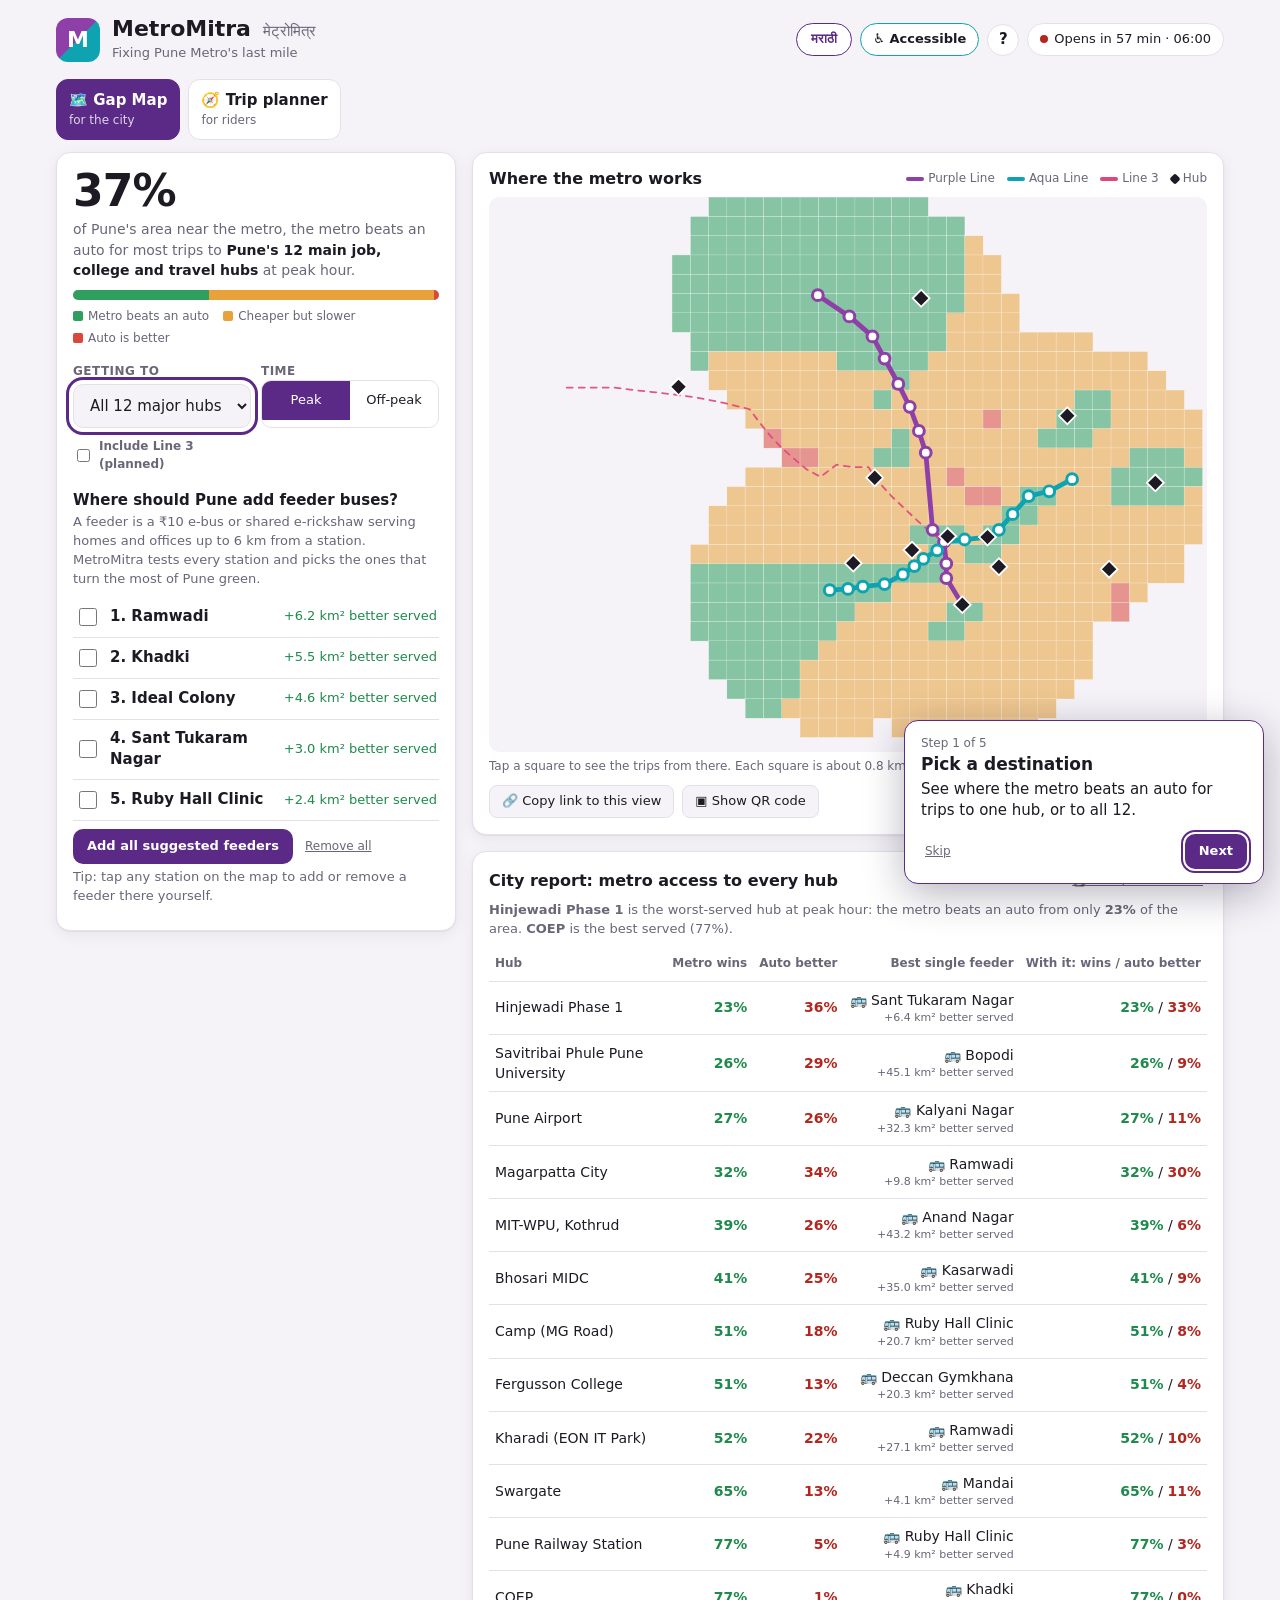
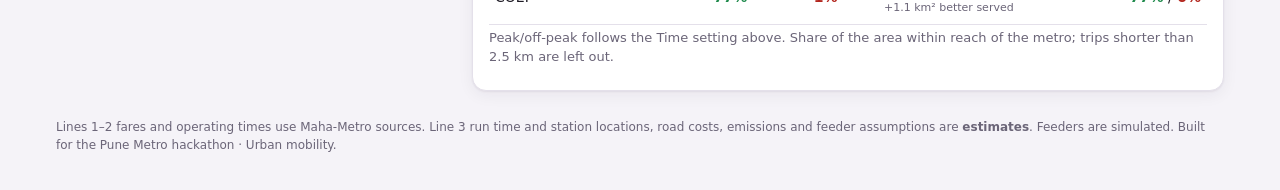
==== index.html @ c409bf71 "Add shareable Gap Map links with QR codes and a first-visit guide - Share any view: hub, peak/off-pe" ====
<!doctype html>
<html lang="en">
<head>
  <meta charset="utf-8">
  <meta name="viewport" content="width=device-width, initial-scale=1">
  <title>MetroMitra · Pune Metro gap map and trip planner</title>
  <meta name="description" content="See where Pune Metro beats an auto and where it fails, simulate feeder buses that fix the last mile, and plan any trip door to door.">
  <meta name="theme-color" content="#5b2a86">
  <link rel="manifest" href="manifest.webmanifest">
  <link rel="icon" href="icons/icon.svg" type="image/svg+xml">
  <link rel="apple-touch-icon" href="icons/icon-192.png">
  <link rel="stylesheet" href="css/style.css">
</head>
<body>
  <header class="top">
    <div class="brand">
      <span class="logo" aria-hidden="true">M</span>
      <div>
        <h1 data-i18n-html="brand">MetroMitra <span class="mr" lang="mr">मेट्रोमित्र</span></h1>
        <p class="tagline" data-i18n="tagline">Fixing Pune Metro's last mile</p>
      </div>
    </div>
    <div class="top-right">
      <button type="button" id="lang-toggle" class="lang-btn" data-i18n="lang.switch" data-i18n-attr="aria-label:lang.switchLabel" aria-label="मराठीत पाहा">मराठी</button>
      <button type="button" id="access-toggle" class="access-btn" aria-pressed="false" data-i18n="access.toggle" data-i18n-attr="aria-label:access.toggleAria">♿ Accessible</button>
      <button type="button" id="guide-btn" class="help-btn" aria-label="Show the guide" data-i18n-attr="aria-label:guide.open;title:guide.open">?</button>
      <div id="service" class="service" role="status"></div>
    </div>
  </header>

  <nav class="tabs" role="tablist" aria-label="Views" data-i18n-attr="aria-label:nav.label">
    <button type="button" role="tab" id="tab-gap" data-view="gap" aria-controls="view-gap" data-i18n-html="tab.gap">🗺️ Gap Map <small>for the city</small></button>
    <button type="button" role="tab" id="tab-plan" data-view="plan" aria-controls="view-plan" data-i18n-html="tab.plan">🧭 Trip planner <small>for riders</small></button>
  </nav>

  <main class="layout gap-layout" id="view-gap" role="tabpanel" aria-labelledby="tab-gap" hidden>
    <section class="panel gap-side" aria-label="Gap Map controls" data-i18n-attr="aria-label:gap.controls">
      <div class="headline">
        <p class="big"><b id="gap-pct">–</b><span id="gap-after"></span></p>
        <p id="gap-caption" class="caption" data-i18n="gap.working">Working out where the metro works…</p>
        <p id="gap-planned-delta" class="note" hidden></p>
        <div class="bar" id="gap-bar" aria-hidden="true"><i class="good"></i><i class="mixed"></i><i class="poor"></i></div>
        <ul class="key">
          <li><i class="good"></i><span data-i18n="gap.keyGood">Metro beats an auto</span></li>
          <li><i class="mixed"></i><span data-i18n="gap.keyMixed">Cheaper but slower</span></li>
          <li><i class="poor"></i><span data-i18n="gap.keyPoor">Auto is better</span></li>
        </ul>
      </div>

      <div class="options">
        <div class="field small">
          <label for="gap-hub" data-i18n="gap.hub">Getting to</label>
          <select id="gap-hub"></select>
        </div>
        <fieldset class="field small">
          <legend data-i18n="gap.time">Time</legend>
          <div class="seg" role="radiogroup">
            <label><input type="radio" name="gap-time" value="peak" checked><span data-i18n="gap.peak">Peak</span></label>
            <label><input type="radio" name="gap-time" value="off"><span data-i18n="gap.off">Off-peak</span></label>
          </div>
        </fieldset>
        <div class="field small planned-toggle">
          <label><input type="checkbox" id="include-line3"> <span data-i18n="gap.includeLine3">Include Line 3 (planned)</span></label>
        </div>
      </div>

      <h3 data-i18n="gap.feedersTitle">Where should Pune add feeder buses?</h3>
      <p class="note" id="feeder-note"></p>
      <ol id="recs" class="recs"><li class="muted" data-i18n="gap.calculating">Calculating…</li></ol>
      <div class="rec-actions">
        <button type="button" id="apply-all" class="primary small-btn" data-i18n="gap.applyAll">Add all suggested feeders</button>
        <button type="button" id="reset-feeders" class="link-btn" data-i18n="gap.removeAll">Remove all</button>
      </div>
      <p class="note" data-i18n="gap.tip">Tip: tap any station on the map to add or remove a feeder there yourself.</p>

      <div id="cell-info" class="cell-info" hidden></div>
    </section>

    <section class="panel gap-map-panel" aria-label="Gap Map of Pune" data-i18n-attr="aria-label:gap.mapLabel">
      <div class="map-head">
        <h2 id="gap-title" data-i18n="gap.mapTitle">Where the metro works</h2>
        <div class="legend" id="gap-legend"></div>
      </div>
      <svg id="gap-map" role="img" aria-label="Map of Pune coloured by whether the metro beats an auto" data-i18n-attr="aria-label:gap.mapAria"></svg>
      <p class="hint" id="gap-hint"></p>
      <div class="share-row">
        <button type="button" id="gap-copy" class="share" data-i18n="share.link">🔗 Copy link to this view</button>
        <button type="button" id="gap-qr" class="share" data-i18n="share.qr">▣ Show QR code</button>
      </div>
    </section>

    <section class="panel report" id="report" aria-label="City report" data-i18n-attr="aria-label:rep.label">
      <div class="map-head">
        <h2 data-i18n="rep.title">City report: metro access to every hub</h2>
        <button type="button" id="print-report" class="link-btn" data-i18n="rep.print">🖨️ Print / save as PDF</button>
      </div>
      <p class="note" id="report-lead" data-i18n="rep.ranking">Ranking hubs…</p>
      <table class="compare report-table">
        <thead><tr><th data-i18n="rep.hub">Hub</th><th data-i18n="rep.wins">Metro wins</th><th data-i18n="rep.poor">Auto better</th><th data-i18n="rep.feeder">Best single feeder</th><th data-i18n="rep.after">With it: wins / auto better</th></tr></thead>
        <tbody id="report-body"></tbody>
      </table>
      <p class="note" id="report-note"></p>
    </section>
  </main>

  <main class="layout" id="view-plan" role="tabpanel" aria-labelledby="tab-plan" hidden>
    <section class="panel planner" aria-label="Plan a trip" data-i18n-attr="aria-label:plan.label">
      <form id="plan-form" autocomplete="off">
        <div class="field">
          <label for="from" data-i18n="plan.from">From</label>
          <div class="input-row">
            <input id="from" list="places" placeholder="Station, college, landmark… (मराठीतही)" data-i18n-attr="placeholder:plan.fromPh" required>
            <button type="button" id="locate" class="icon-btn" title="Use my location" aria-label="Use my location" data-i18n-attr="title:plan.locate;aria-label:plan.locate">◎</button>
          </div>
        </div>
        <button type="button" id="swap" class="swap" title="Swap from and to" aria-label="Swap from and to" data-i18n-attr="title:plan.swap;aria-label:plan.swap">⇅</button>
        <div class="field">
          <label for="to" data-i18n="plan.to">To</label>
          <input id="to" list="places" placeholder="Where are you going?" data-i18n-attr="placeholder:plan.toPh" required>
        </div>
        <datalist id="places"></datalist>

        <div class="options">
          <div class="field small">
            <label for="when" data-i18n="plan.when">Leaving at</label>
            <input id="when" type="time">
          </div>
          <div class="field small">
            <label for="pass" data-i18n="plan.ticket">Ticket</label>
            <select id="pass"></select>
          </div>
          <fieldset class="field small mile">
            <legend data-i18n="plan.mile">First &amp; last mile</legend>
            <div class="seg" role="radiogroup">
              <label><input type="radio" name="mile" value="auto" checked><span data-i18n="plan.mileAuto">🛺 Auto</span></label>
              <label><input type="radio" name="mile" value="cycle"><span data-i18n="plan.mileCycle">🚲 Cycle</span></label>
              <label><input type="radio" name="mile" value="walk"><span data-i18n="plan.mileWalk">🚶 Walk</span></label>
            </div>
          </fieldset>
        </div>

        <button type="submit" class="primary" data-i18n="plan.submit">Plan my trip</button>
        <p id="error" class="error" role="alert" hidden></p>
      </form>

      <div class="quick">
        <span data-i18n="plan.try">Try:</span>
        <button type="button" data-from="MIT-WPU, Kothrud" data-to="Pune Airport" data-i18n="plan.try1">MIT-WPU → Airport</button>
        <button type="button" data-from="PCMC" data-to="Swargate" data-i18n="plan.try2">PCMC → Swargate</button>
        <button type="button" data-from="Hinjewadi Phase 1" data-to="Koregaon Park" data-i18n="plan.try3">Hinjewadi → KP</button>
      </div>
    </section>

    <section id="results" class="panel results" aria-live="polite" hidden></section>

    <section class="panel map-panel" aria-label="Pune Metro map" data-i18n-attr="aria-label:map.label">
      <div class="map-head">
        <h2 data-i18n="map.title">Network</h2>
        <div class="legend" id="legend"></div>
      </div>
      <svg id="map" role="img" aria-label="Map of Pune Metro Purple and Aqua lines" data-i18n-attr="aria-label:map.aria"></svg>
      <p class="hint" data-i18n="map.hint">Tap a station to plan from it, then tap another to plan to it.</p>
    </section>

    <section id="savings" class="panel savings" aria-label="My metro savings" data-i18n-attr="aria-label:sav.title">
      <div class="map-head">
        <h2 data-i18n="sav.title">My metro savings</h2>
        <button type="button" id="clear-trips" class="link-btn" data-i18n="sav.clear" hidden>Clear</button>
      </div>
      <div id="savings-body"></div>
    </section>
  </main>

  <footer class="foot">
    <p data-i18n-html="footer">Fares, timings, coordinates and road costs are <strong>estimates</strong> for planning, not official Maha-Metro data.
       Feeders are a simulation. Built for the Pune Metro hackathon · Urban mobility.</p>
  </footer>

  <script src="js/data.js"></script>
  <script src="js/i18n.js"></script>
  <script src="js/planner.js"></script>
  <script src="js/savings.js"></script>
  <script src="js/gapmap.js"></script>
  <script src="js/vendor/qrcode.js"></script>
  <script src="js/share.js"></script>
  <script src="js/app.js"></script>
  <script src="js/savings-card.js"></script>
  <script src="js/guide.js"></script>
  <script src="js/gap-ui.js"></script>
</body>
</html>
---- css/style.css ----
/* MetroMitra — styles. Mobile first; two columns from 900px. */
:root {
  --bg: #f5f3f8;
  --panel: #ffffff;
  --ink: #1d1a24;
  --muted: #6b6578;
  --line: #e4e0ea;
  --brand: #5b2a86;
  --brand-ink: #ffffff;
  --purple: #8e3fa8;
  --aqua: #0fa3b1;
  --good: #1f8a4c;
  --good-bg: #e6f5ec;
  --warn: #9a6200;
  --warn-bg: #fff4dc;
  --bad: #b3261e;
  --bad-bg: #fde8e6;
  --shadow: 0 1px 2px rgba(30, 20, 50, .06), 0 4px 16px rgba(30, 20, 50, .06);
  --radius: 14px;
  --heat-good: #2f9e5f;
  --heat-mixed: #e9a23b;
  --heat-poor: #d9483b;
  color-scheme: light;
}
@media (prefers-color-scheme: dark) {
  :root {
    --bg: #14121a;
    --panel: #1e1b26;
    --ink: #ece8f3;
    --muted: #a29bb1;
    --line: #322d3d;
    --brand: #a874d6;
    --brand-ink: #14121a;
    --purple: #b56ad0;
    --aqua: #2cc3d0;
    --good: #5fd08f;
    --good-bg: #173324;
    --warn: #f0b54a;
    --warn-bg: #3a2c10;
    --bad: #ff8a80;
    --bad-bg: #3d1a18;
    --shadow: none;
    --heat-good: #3fbf78;
    --heat-mixed: #f0b54a;
    --heat-poor: #f06459;
    color-scheme: dark;
  }
}

* { box-sizing: border-box; }
[hidden] { display: none !important; }
html { -webkit-text-size-adjust: 100%; }
html.accessible { --access-tap-size: 44px; }
html.accessible body { font-size: 18px; }
body {
  margin: 0;
  background: var(--bg);
  color: var(--ink);
  font: 15px/1.45 system-ui, -apple-system, "Segoe UI", Roboto, "Noto Sans", "Noto Sans Devanagari",
        "Nirmala UI", "Kohinoor Devanagari", sans-serif;
}
button, input, select { font: inherit; color: inherit; }
h1, h2, h3 { margin: 0; line-height: 1.2; }

/* ---------- header ---------- */
.top {
  display: flex; flex-wrap: wrap; gap: 12px; align-items: center; justify-content: space-between;
  padding: 16px; max-width: 1200px; margin: 0 auto;
}
.brand { display: flex; gap: 12px; align-items: center; }
.logo {
  width: 44px; height: 44px; border-radius: 12px; display: grid; place-items: center;
  background: linear-gradient(135deg, var(--purple) 0 50%, var(--aqua) 50% 100%);
  color: #fff; font-weight: 800; font-size: 22px;
}
.brand h1 { font-size: 22px; }
.mr { font-weight: 500; font-size: 15px; color: var(--muted); margin-left: 4px; }
.tagline { margin: 2px 0 0; color: var(--muted); font-size: 13px; }
.top-right { display: flex; flex-wrap: wrap; gap: 8px; align-items: center; }
.lang-btn {
  border: 1px solid var(--brand); color: var(--brand); background: var(--panel); border-radius: 999px;
  padding: 6px 14px; font-size: 13px; font-weight: 700; cursor: pointer;
}
.lang-btn:hover { background: var(--brand); color: var(--brand-ink); }
.help-btn {
  width: 32px; height: 32px; border-radius: 50%; border: 1px solid var(--line); background: var(--panel);
  color: var(--ink); font-weight: 800; cursor: pointer;
}
.help-btn:hover { border-color: var(--brand); color: var(--brand); }
.access-btn {
  border: 1px solid var(--aqua); color: var(--ink); background: var(--panel); border-radius: 999px;
  padding: 6px 12px; font-size: 13px; font-weight: 700; cursor: pointer;
}
.access-btn[aria-pressed="true"] { background: var(--brand); color: var(--brand-ink); }
.service {
  font-size: 13px; padding: 6px 12px; border-radius: 999px; background: var(--panel);
  border: 1px solid var(--line);
}
.service .dot { display: inline-block; width: 8px; height: 8px; border-radius: 50%; margin-right: 6px; background: var(--good); }
.service.closed .dot { background: var(--bad); }

/* ---------- tabs ---------- */
.tabs { display: flex; gap: 8px; max-width: 1200px; margin: 0 auto; padding: 0 16px 12px; }
.tabs button {
  flex: 1 1 0; min-width: 0; border: 1px solid var(--line); background: var(--panel); border-radius: 12px;
  padding: 10px 12px; cursor: pointer; font-weight: 700; text-align: left;
}
.tabs button small { display: block; font-weight: 400; color: var(--muted); font-size: 12px; }
.tabs button[aria-selected="true"] { background: var(--brand); color: var(--brand-ink); border-color: var(--brand); }
.tabs button[aria-selected="true"] small { color: inherit; opacity: .8; }
@media (min-width: 900px) { .tabs button { flex: 0 0 auto; } }

/* ---------- layout ---------- */
.layout {
  display: grid; gap: 16px; padding: 0 16px 16px; max-width: 1200px; margin: 0 auto;
  grid-template-columns: minmax(0, 1fr);
}
@media (min-width: 900px) {
  .layout { grid-template-columns: minmax(0, 420px) minmax(0, 1fr); align-items: start; }
  .planner { grid-column: 1; grid-row: 1; }
  .results { grid-column: 1; grid-row: 2; }
  .savings { grid-column: 1; grid-row: 3; }
  .map-panel { grid-column: 2; grid-row: 1 / span 3; position: sticky; top: 16px; }
  .gap-layout { grid-template-columns: minmax(0, 400px) minmax(0, 1fr); }
  .gap-side { grid-column: 1; grid-row: 1 / span 2; }
  .gap-map-panel { grid-column: 2; grid-row: 1; }
  .report { grid-column: 2; grid-row: 2; }
}
.panel {
  background: var(--panel); border: 1px solid var(--line); border-radius: var(--radius);
  box-shadow: var(--shadow); padding: 16px; min-width: 0;
}

/* ---------- form ---------- */
#plan-form { position: relative; display: grid; gap: 10px; }
.field { display: grid; gap: 4px; border: 0; padding: 0; margin: 0; min-width: 0; }
.field label, .field legend { font-size: 12px; font-weight: 600; color: var(--muted); text-transform: uppercase; letter-spacing: .04em; padding: 0; }
.input-row { display: flex; gap: 8px; }
input[list], input[type=time], select {
  width: 100%; min-width: 0; padding: 11px 12px; border-radius: 10px; border: 1px solid var(--line);
  background: var(--bg);
}
input:focus-visible, button:focus-visible { outline: 2px solid var(--brand); outline-offset: 2px; }
html.accessible :focus-visible { outline: 3px solid var(--brand); outline-offset: 3px; }
.icon-btn {
  flex: none; width: 44px; border-radius: 10px; border: 1px solid var(--line); background: var(--bg);
  cursor: pointer; font-size: 18px;
}
.swap {
  position: absolute; right: 6px; top: 64px; z-index: 1; width: 32px; height: 32px; border-radius: 50%;
  border: 1px solid var(--line); background: var(--panel); cursor: pointer; font-size: 16px; line-height: 1;
}
.options { display: grid; grid-template-columns: minmax(0, 1fr) minmax(0, 1fr); gap: 10px; }
.options .mile { grid-column: 1 / -1; }
.seg { display: flex; border: 1px solid var(--line); border-radius: 10px; overflow: hidden; }
.seg label { flex: 1; text-transform: none; letter-spacing: 0; font-weight: 500; color: var(--ink); font-size: 13px; }
.seg input { position: absolute; opacity: 0; pointer-events: none; }
.seg span { display: block; text-align: center; padding: 10px 2px; cursor: pointer; white-space: nowrap; }
.seg input:checked + span { background: var(--brand); color: var(--brand-ink); }
.seg input:focus-visible + span { outline: 2px solid var(--brand); outline-offset: -2px; }
.primary {
  border: 0; border-radius: 10px; padding: 13px; background: var(--brand); color: var(--brand-ink);
  font-weight: 700; cursor: pointer;
}
.primary:hover { filter: brightness(1.08); }
.error { margin: 0; color: var(--bad); font-size: 13px; }
.quick { display: flex; flex-wrap: wrap; gap: 6px; align-items: center; margin-top: 12px; font-size: 12px; color: var(--muted); }
.quick button {
  border: 1px solid var(--line); background: var(--bg); border-radius: 999px; padding: 4px 10px;
  cursor: pointer; font-size: 12px;
}

/* ---------- results ---------- */
.summary { display: grid; grid-template-columns: repeat(3, minmax(0, 1fr)); gap: 8px; margin-bottom: 12px; }
.stat { background: var(--bg); border-radius: 10px; padding: 10px; text-align: center; }
.stat b { display: block; font-size: 20px; }
.stat small { color: var(--muted); font-size: 12px; }

.verdict { border-radius: 10px; padding: 10px 12px; margin-bottom: 14px; font-size: 14px; }
.verdict.metro { background: var(--good-bg); color: var(--good); }
.verdict.tradeoff, .verdict.notyet { background: var(--warn-bg); color: var(--warn); }
.verdict.road, .verdict.closed { background: var(--bad-bg); color: var(--bad); }

.steps { list-style: none; margin: 0 0 14px; padding: 0; }
.step { display: grid; grid-template-columns: 28px minmax(0, 1fr) auto; gap: 10px; padding: 8px 0; position: relative; }
.step::before {
  content: ""; position: absolute; left: 13px; top: 30px; bottom: -8px; width: 2px; background: var(--line);
}
.step:last-child::before { display: none; }
.step .ico {
  width: 28px; height: 28px; border-radius: 50%; display: grid; place-items: center; font-size: 14px;
  background: var(--bg); border: 2px solid var(--line); position: relative; z-index: 1;
}
.step.ride .ico { color: #fff; border-color: transparent; font-size: 11px; font-weight: 700; }
.step .what { min-width: 0; }
.step .what b { display: block; }
.step .what small { color: var(--muted); display: block; overflow-wrap: anywhere; }
.step .when { font-size: 13px; color: var(--muted); text-align: right; white-space: nowrap; }
.chip { display: inline-block; color: #fff; border-radius: 6px; padding: 0 6px; font-size: 12px; font-weight: 700; }

.compare { width: 100%; border-collapse: collapse; font-size: 14px; }
.compare th, .compare td { padding: 8px 6px; text-align: right; border-bottom: 1px solid var(--line); }
.compare th:first-child, .compare td:first-child { text-align: left; }
.compare td + td { white-space: nowrap; }
.compare th { font-size: 12px; color: var(--muted); font-weight: 600; }
.compare tr.best td { font-weight: 700; }
.results h3 { font-size: 14px; margin: 16px 0 6px; color: var(--muted); text-transform: uppercase; letter-spacing: .04em; }
.alt { font-size: 13px; color: var(--muted); margin: 4px 0; }
.actions { display: flex; flex-wrap: wrap; gap: 8px; margin-top: 12px; }
.took { border: 0; background: var(--good); color: var(--panel); border-radius: 8px; padding: 6px 12px; cursor: pointer; font-size: 13px; font-weight: 600; }
.took:disabled { opacity: .6; cursor: default; }
.share { border: 1px solid var(--line); background: var(--bg); border-radius: 8px; padding: 6px 12px; cursor: pointer; font-size: 13px; }

/* ---------- map ---------- */
.map-head { display: flex; flex-wrap: wrap; gap: 8px; justify-content: space-between; align-items: center; margin-bottom: 8px; }
.map-head h2 { font-size: 16px; }
.legend { display: flex; gap: 12px; font-size: 12px; color: var(--muted); }
.legend i { display: inline-block; width: 18px; height: 4px; border-radius: 2px; vertical-align: middle; margin-right: 4px; }
#map { width: 100%; height: auto; display: block; touch-action: manipulation; }
#map .track { fill: none; stroke-width: 6; stroke-linecap: round; stroke-linejoin: round; }
#map.has-route .track { opacity: .25; }
#map .route { fill: none; stroke-width: 9; stroke-linecap: round; stroke-linejoin: round; }
#map .stn { fill: var(--panel); stroke-width: 3; cursor: pointer; }
#map .stn:hover { stroke-width: 5; }
#map .stn.xchg { stroke: var(--ink); }
#map .stn.sel { fill: var(--ink); }
#map .lbl { font-size: 11px; fill: var(--ink); paint-order: stroke; stroke: var(--panel); stroke-width: 3px; pointer-events: none; }
@media (max-width: 600px) { #map .lbl { font-size: 17px; stroke-width: 4px; } }
html.accessible #map .lbl, html.accessible #gap-map .lbl { font-size: 20px; stroke-width: 5px; }
#map .pin { stroke: var(--panel); stroke-width: 2; }
#map .mile { fill: none; stroke: var(--ink); stroke-width: 2; stroke-dasharray: 4 4; opacity: .7; }
.hint { margin: 6px 0 0; font-size: 12px; color: var(--muted); }

/* ---------- savings ---------- */
.link-btn { border: 0; background: none; color: var(--muted); text-decoration: underline; cursor: pointer; font-size: 12px; padding: 4px; }
.savings .summary { margin-bottom: 8px; }
.savings .empty { margin: 0; color: var(--muted); font-size: 13px; }
.trip-log { list-style: none; margin: 0; padding: 0; font-size: 13px; }
.trip-log li { display: flex; justify-content: space-between; gap: 8px; padding: 6px 0; border-bottom: 1px solid var(--line); }
.trip-log li:last-child { border-bottom: 0; }
.trip-log span:first-child { min-width: 0; overflow-wrap: anywhere; }
.trip-log .gain { color: var(--good); white-space: nowrap; }
.trip-log .loss { color: var(--muted); white-space: nowrap; }

/* ---------- gap map ---------- */
.headline .big { margin: 0; font-size: 44px; line-height: 1; letter-spacing: -.02em; }
.headline .big .arrow { color: var(--muted); font-size: 28px; }
.headline .big .after { color: var(--good); }
.headline .caption { margin: 6px 0 10px; color: var(--muted); font-size: 14px; }
.headline .caption b { color: var(--ink); }
.bar { display: flex; height: 10px; border-radius: 5px; overflow: hidden; background: var(--line); }
.bar i { display: block; height: 100%; transition: width .4s; }
.bar .good, .key .good { background: var(--heat-good); }
.bar .mixed, .key .mixed { background: var(--heat-mixed); }
.bar .poor, .key .poor { background: var(--heat-poor); }
.key { list-style: none; display: flex; flex-wrap: wrap; gap: 4px 14px; padding: 0; margin: 8px 0 16px; font-size: 12px; color: var(--muted); }
.key i { display: inline-block; width: 10px; height: 10px; border-radius: 2px; margin-right: 5px; vertical-align: -1px; }
.gap-side h3 { font-size: 15px; margin: 18px 0 4px; }
.note { margin: 4px 0 8px; font-size: 13px; color: var(--muted); }
.muted { color: var(--muted); }
.recs { list-style: none; margin: 8px 0; padding: 0; }
.recs li { border-bottom: 1px solid var(--line); }
.recs li.muted { padding: 8px 0; font-size: 13px; border: 0; }
.recs label { display: flex; align-items: center; gap: 10px; padding: 8px 2px; cursor: pointer; }
.recs input { width: 18px; height: 18px; accent-color: var(--brand); flex: none; }
.rec-name { flex: 1; min-width: 0; font-weight: 600; }
.rec-gain { color: var(--good); font-size: 13px; white-space: nowrap; }
.rec-actions { display: flex; flex-wrap: wrap; align-items: center; gap: 8px; margin-top: 8px; }
.small-btn { padding: 8px 14px; font-size: 13px; }
.small-label { width: 100%; font-size: 12px; color: var(--muted); }
.rec-actions select { flex: 1 1 160px; min-width: 0; padding: 8px 10px; border-radius: 10px; border: 1px solid var(--line); background: var(--bg); }
.cell-info { margin-top: 16px; border-top: 2px solid var(--line); padding-top: 8px; }
.cell-head { display: flex; justify-content: space-between; align-items: center; gap: 8px; }
.cell-head h3 { margin: 6px 0; }
.cell-table td small { display: block; color: var(--muted); font-weight: 400; font-size: 11px; overflow-wrap: anywhere; }
.cell-table td:nth-child(2) { text-align: center; }

#gap-map { width: 100%; height: auto; display: block; touch-action: manipulation; background: var(--bg); border-radius: 10px; }
#gap-map .cell { opacity: .55; cursor: pointer; stroke: var(--panel); stroke-width: .4; }
#gap-map .cell:hover { opacity: .85; }
#gap-map .cell.good { fill: var(--heat-good); }
#gap-map .cell.mixed { fill: var(--heat-mixed); }
#gap-map .cell.poor { fill: var(--heat-poor); }
#gap-map .cell.none { fill: var(--line); }
#gap-map .cell.sel { opacity: 1; stroke: var(--ink); stroke-width: 2; }
#gap-map .track { fill: none; stroke-width: 4; stroke-linecap: round; stroke-linejoin: round; pointer-events: none; }
#gap-map .planned-track { stroke-width: 1.5; stroke-dasharray: 5 5; opacity: .9; }
#gap-map .stn { fill: var(--panel); stroke-width: 2.5; cursor: pointer; }
#gap-map .stn:hover { stroke-width: 4; }
#gap-map .stn.feeder { fill: var(--good); stroke: var(--panel); }
#gap-map .catch { fill: var(--good); fill-opacity: .07; stroke: var(--good); stroke-dasharray: 4 4; stroke-width: 1.5; pointer-events: none; }
#gap-map .hub { fill: var(--ink); stroke: var(--panel); stroke-width: 1.5; }
#gap-map .lbl { font-size: 11px; fill: var(--ink); paint-order: stroke; stroke: var(--bg); stroke-width: 3px; pointer-events: none; }
#gap-map .hub-lbl { font-weight: 600; }
#gap-map .feeder-lbl { fill: var(--good); font-weight: 700; }
@media (max-width: 600px) { #gap-map .lbl { font-size: 15px; } }
@media (max-width: 899px) { .gap-map-panel { order: -1; } }
.report-table td:nth-child(n+2), .report-table th:nth-child(n+2) { white-space: nowrap; }
.report-table .pct { font-weight: 700; }
.report-table .good { color: var(--good); }
.report-table .poor { color: var(--bad); }
.report-table td small { display: block; color: var(--muted); font-size: 11px; font-weight: 400; }
.report { overflow-x: auto; }

/* ---------- sharing and the guide ---------- */
.share-row { display: flex; flex-wrap: wrap; gap: 8px; margin-top: 10px; }
dialog.qr-dialog {
  border: 1px solid var(--line); border-radius: var(--radius); padding: 20px; background: var(--panel); color: var(--ink);
  width: min(420px, calc(100vw - 32px)); text-align: center;
}
dialog.qr-dialog::backdrop { background: rgba(10, 8, 16, .65); }
dialog.qr-dialog h2 { font-size: 18px; }
.qr-code svg { display: block; width: min(320px, 72vw); height: auto; margin: 14px auto; border-radius: 8px; }
.qr-url { margin: 0 0 14px; font-size: 12px; color: var(--muted); overflow-wrap: anywhere; }
.qr-actions { display: flex; flex-wrap: wrap; gap: 8px; justify-content: center; }
.guide {
  position: fixed; z-index: 50; right: 16px; bottom: 16px; width: min(360px, calc(100vw - 32px));
  background: var(--panel); border: 1px solid var(--brand); border-radius: var(--radius);
  box-shadow: 0 10px 40px rgba(20, 10, 40, .3); padding: 14px 16px;
}
.guide h3 { margin: 2px 0 4px; font-size: 17px; }
.guide p { margin: 0; }
.guide-step { font-size: 12px; color: var(--muted); }
.guide-actions { display: flex; align-items: center; gap: 8px; margin-top: 12px; }
.guide-actions .spacer { flex: 1; }
.guide-focus { outline: 3px solid var(--brand) !important; outline-offset: 4px; border-radius: 10px; }
@media (max-width: 600px) { .guide { left: 12px; right: 12px; bottom: 12px; width: auto; } }

@media print {
  body { background: #fff; }
  .guide, .help-btn, .share-row, dialog, .tabs, .gap-side .options, .gap-side h3, .gap-side .note, .recs, .rec-actions, .cell-info,
  #view-plan, .service, #print-report, .hint, .foot { display: none !important; }
  .layout { display: block; padding: 0; }
  .panel { box-shadow: none; border: 0; break-inside: avoid; padding: 8px 0; }
  .gap-map-panel { position: static; }
  #gap-map { max-width: 520px; margin: 0 auto; }
}

html.accessible button { min-height: var(--access-tap-size); }
html.accessible select, html.accessible input:not([type="radio"]):not([type="checkbox"]) { min-height: var(--access-tap-size); }
html.accessible input[type="radio"], html.accessible input[type="checkbox"] { width: var(--access-tap-size); height: var(--access-tap-size); }
html.accessible .seg label { min-height: var(--access-tap-size); }
html.accessible .seg span { min-height: var(--access-tap-size); display: grid; place-items: center; }
html.accessible .recs label { min-height: var(--access-tap-size); }
html.accessible .planned-toggle label { min-height: var(--access-tap-size); }
html.accessible .field label, html.accessible .field legend, html.accessible .service,
html.accessible .hint, html.accessible .foot, html.accessible .note, html.accessible .key,
html.accessible .legend, html.accessible .stat small, html.accessible .step .when,
html.accessible .chip, html.accessible .error, html.accessible .alt, html.accessible .quick,
html.accessible .quick button, html.accessible .compare, html.accessible .compare th,
html.accessible .small-btn, html.accessible .link-btn, html.accessible .trip-log,
html.accessible .savings .empty, html.accessible .cell-table td small,
html.accessible .report-table td small { font-size: 15px; }
html.accessible .results h3, html.accessible .gap-side h3 { font-size: 17px; }
html.accessible #map .stn:focus-visible, html.accessible #gap-map .stn:focus-visible { stroke: var(--brand); stroke-width: 6; }

@media (prefers-reduced-motion: reduce) {
  html { scroll-behavior: auto; }
  .bar i { transition: none; }
}
.hub-key { width: 8px !important; height: 8px !important; transform: rotate(45deg); background: var(--ink); }
.planned-toggle { display: flex; align-items: center; }
.planned-toggle label { display: flex; align-items: center; gap: 6px; text-transform: none; letter-spacing: 0; cursor: pointer; }
.planned-toggle input { accent-color: #e0457b; }
.savings-card-controls { display: grid; justify-items: start; gap: 10px; margin: 16px 0; }
.savings-card-preview { width: min(100%, 420px); }
.savings-card-preview img { display: block; width: 100%; height: auto; border-radius: 12px; box-shadow: 0 4px 18px #241a2b24; }

.foot { max-width: 1200px; margin: 0 auto; padding: 0 16px 24px; font-size: 12px; color: var(--muted); }
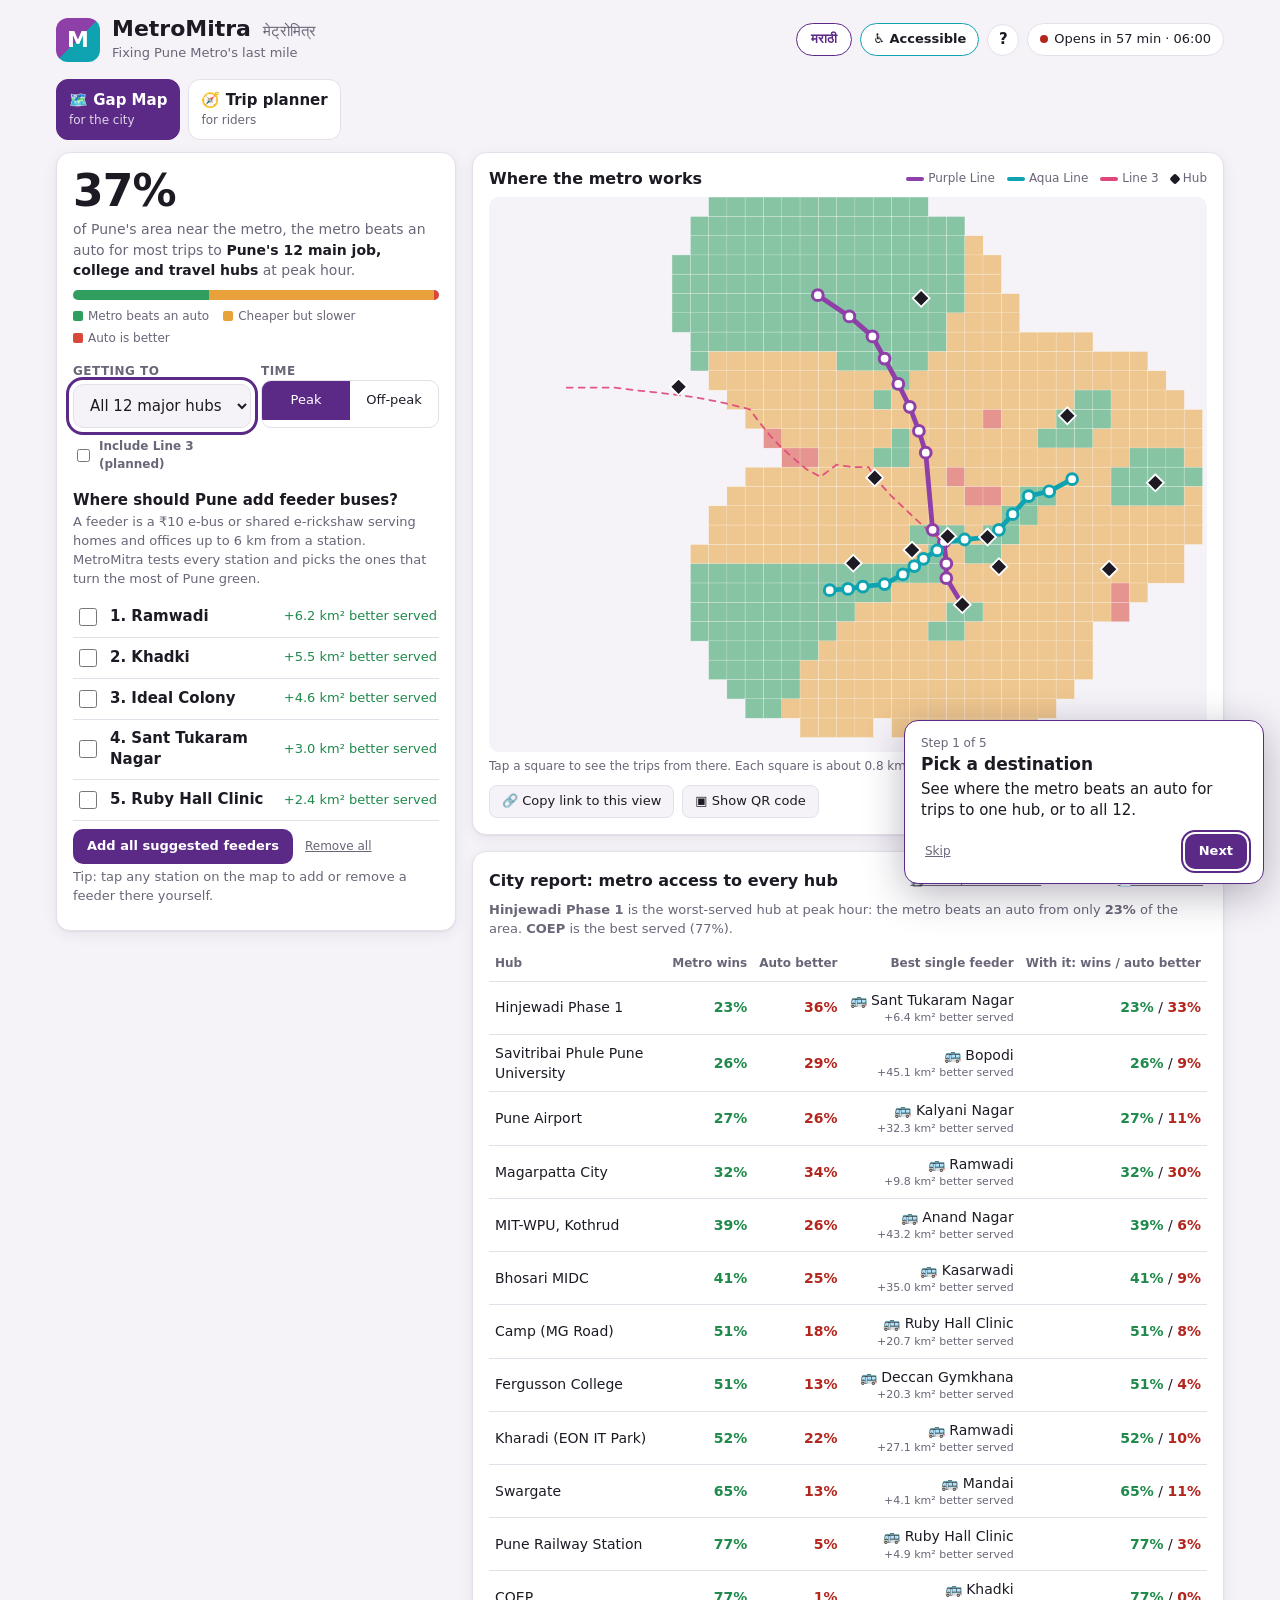
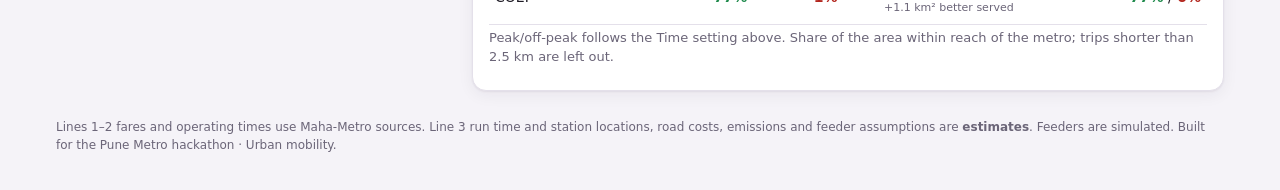
==== commit 51f896c6: "Add live bilingual pitch sheet" ====
--- a/index.html
+++ b/index.html
@@ -93,6 +93,7 @@
       <div class="map-head">
         <h2 data-i18n="rep.title">City report: metro access to every hub</h2>
         <button type="button" id="print-report" class="link-btn" data-i18n="rep.print">🖨️ Print / save as PDF</button>
+        <a class="link-btn" href="pitch.html" data-i18n="pitch.link">📄 Pitch sheet</a>
       </div>
       <p class="note" id="report-lead" data-i18n="rep.ranking">Ranking hubs…</p>
       <table class="compare report-table">
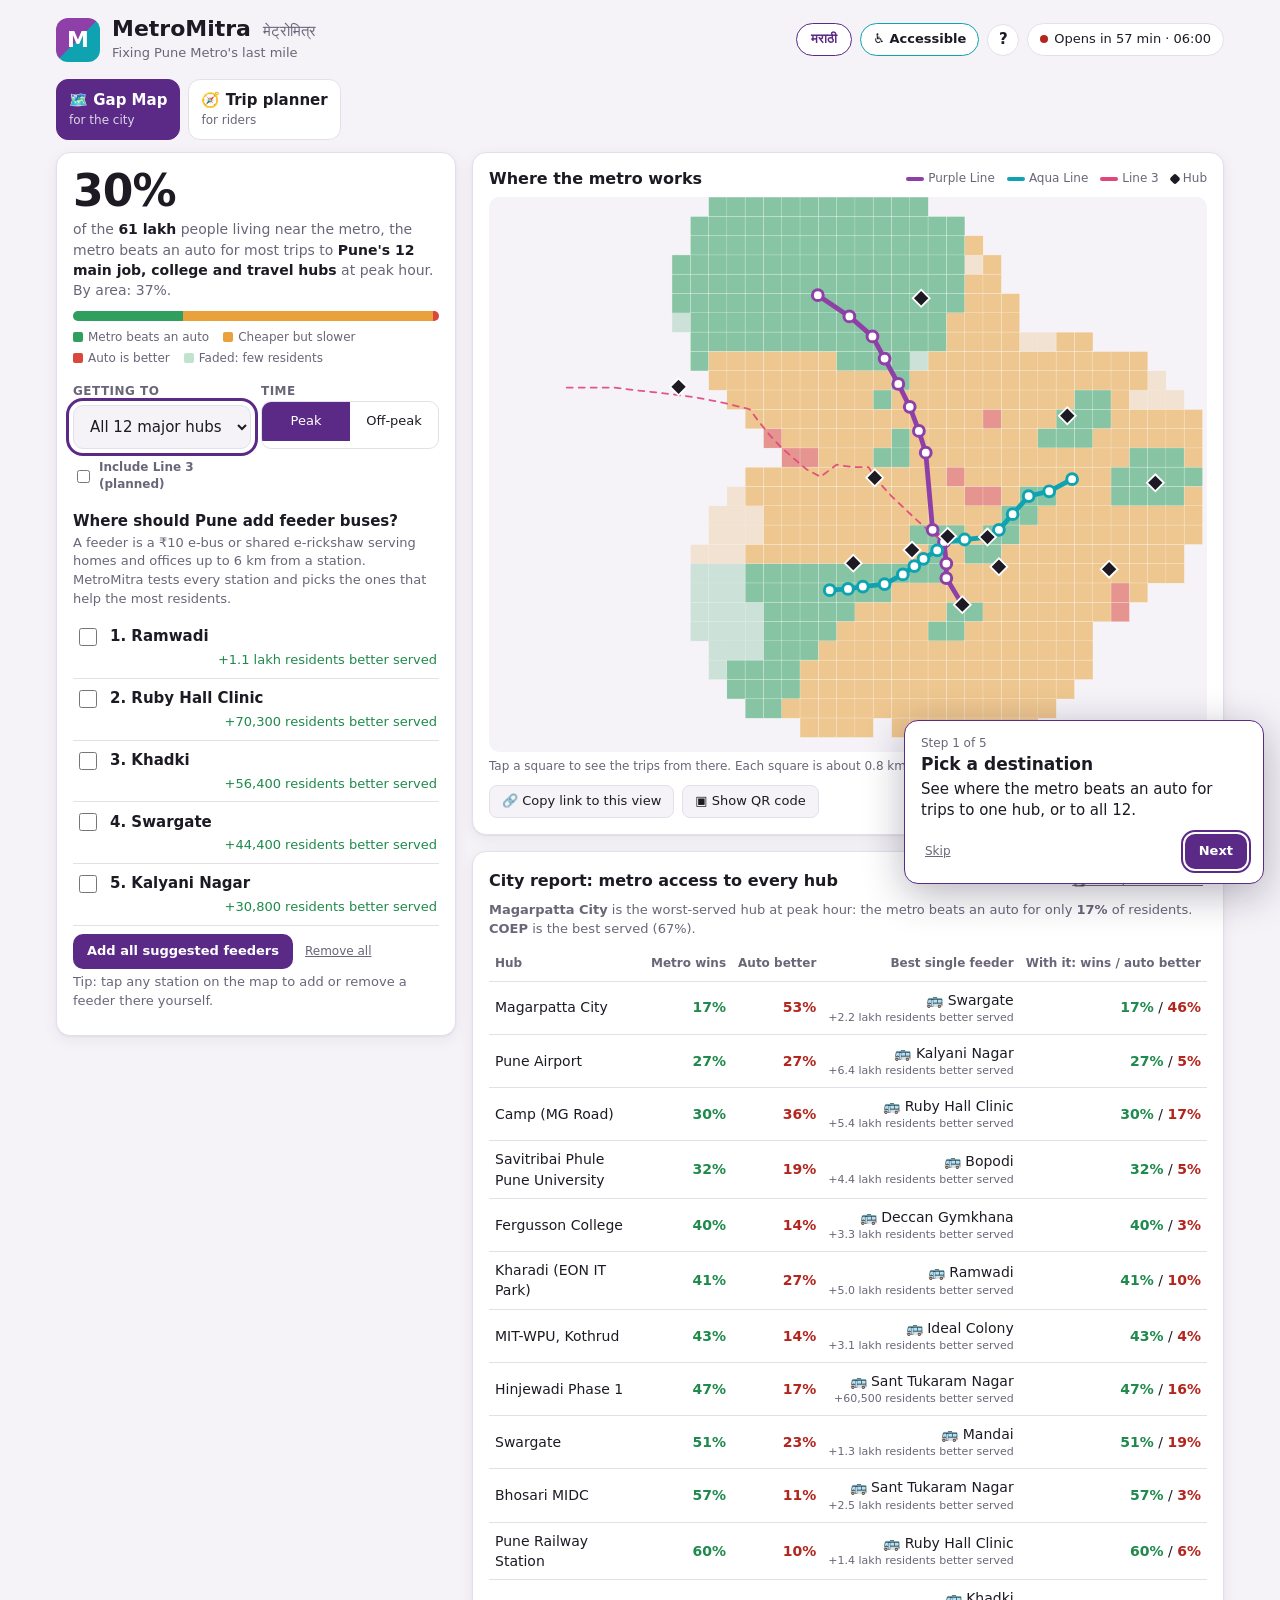
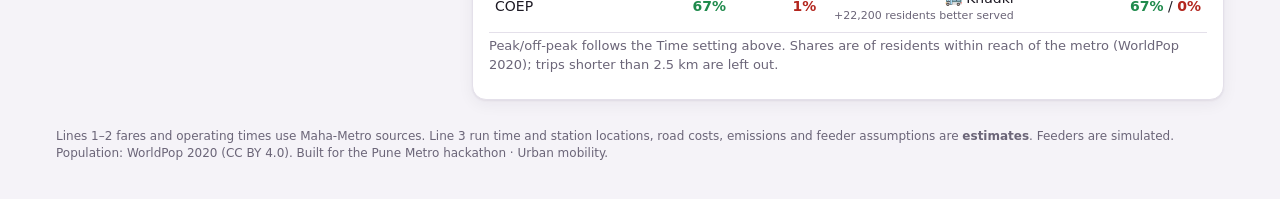
==== commit 676f8b78: "Count people, not area: weight the Gap Map by WorldPop 2020 residents - js/population.js: residents " ====
--- a/index.html
+++ b/index.html
@@ -44,6 +44,7 @@
           <li><i class="good"></i><span data-i18n="gap.keyGood">Metro beats an auto</span></li>
           <li><i class="mixed"></i><span data-i18n="gap.keyMixed">Cheaper but slower</span></li>
           <li><i class="poor"></i><span data-i18n="gap.keyPoor">Auto is better</span></li>
+          <li><i class="sparse"></i><span data-i18n="gap.sparseKey">Faded: few residents</span></li>
         </ul>
       </div>
 
@@ -93,7 +94,6 @@
       <div class="map-head">
         <h2 data-i18n="rep.title">City report: metro access to every hub</h2>
         <button type="button" id="print-report" class="link-btn" data-i18n="rep.print">🖨️ Print / save as PDF</button>
-        <a class="link-btn" href="pitch.html" data-i18n="pitch.link">📄 Pitch sheet</a>
       </div>
       <p class="note" id="report-lead" data-i18n="rep.ranking">Ranking hubs…</p>
       <table class="compare report-table">
@@ -179,6 +179,7 @@
 
   <script src="js/data.js"></script>
   <script src="js/i18n.js"></script>
+  <script src="js/population.js"></script>
   <script src="js/planner.js"></script>
   <script src="js/savings.js"></script>
   <script src="js/gapmap.js"></script>
--- a/css/style.css
+++ b/css/style.css
@@ -261,10 +261,10 @@
 .recs { list-style: none; margin: 8px 0; padding: 0; }
 .recs li { border-bottom: 1px solid var(--line); }
 .recs li.muted { padding: 8px 0; font-size: 13px; border: 0; }
-.recs label { display: flex; align-items: center; gap: 10px; padding: 8px 2px; cursor: pointer; }
+.recs label { display: flex; flex-wrap: wrap; align-items: center; gap: 2px 10px; padding: 8px 2px; cursor: pointer; }
 .recs input { width: 18px; height: 18px; accent-color: var(--brand); flex: none; }
-.rec-name { flex: 1; min-width: 0; font-weight: 600; }
-.rec-gain { color: var(--good); font-size: 13px; white-space: nowrap; }
+.rec-name { flex: 1 1 9em; min-width: 0; font-weight: 600; }
+.rec-gain { color: var(--good); font-size: 13px; white-space: nowrap; margin-left: auto; }   /* wraps under the name on phones */
 .rec-actions { display: flex; flex-wrap: wrap; align-items: center; gap: 8px; margin-top: 8px; }
 .small-btn { padding: 8px 14px; font-size: 13px; }
 .small-label { width: 100%; font-size: 12px; color: var(--muted); }
@@ -282,6 +282,8 @@
 #gap-map .cell.mixed { fill: var(--heat-mixed); }
 #gap-map .cell.poor { fill: var(--heat-poor); }
 #gap-map .cell.none { fill: var(--line); }
+#gap-map .cell.sparse { opacity: .2; }
+.key .sparse { background: var(--heat-good); opacity: .3; }
 #gap-map .cell.sel { opacity: 1; stroke: var(--ink); stroke-width: 2; }
 #gap-map .track { fill: none; stroke-width: 4; stroke-linecap: round; stroke-linejoin: round; pointer-events: none; }
 #gap-map .planned-track { stroke-width: 1.5; stroke-dasharray: 5 5; opacity: .9; }
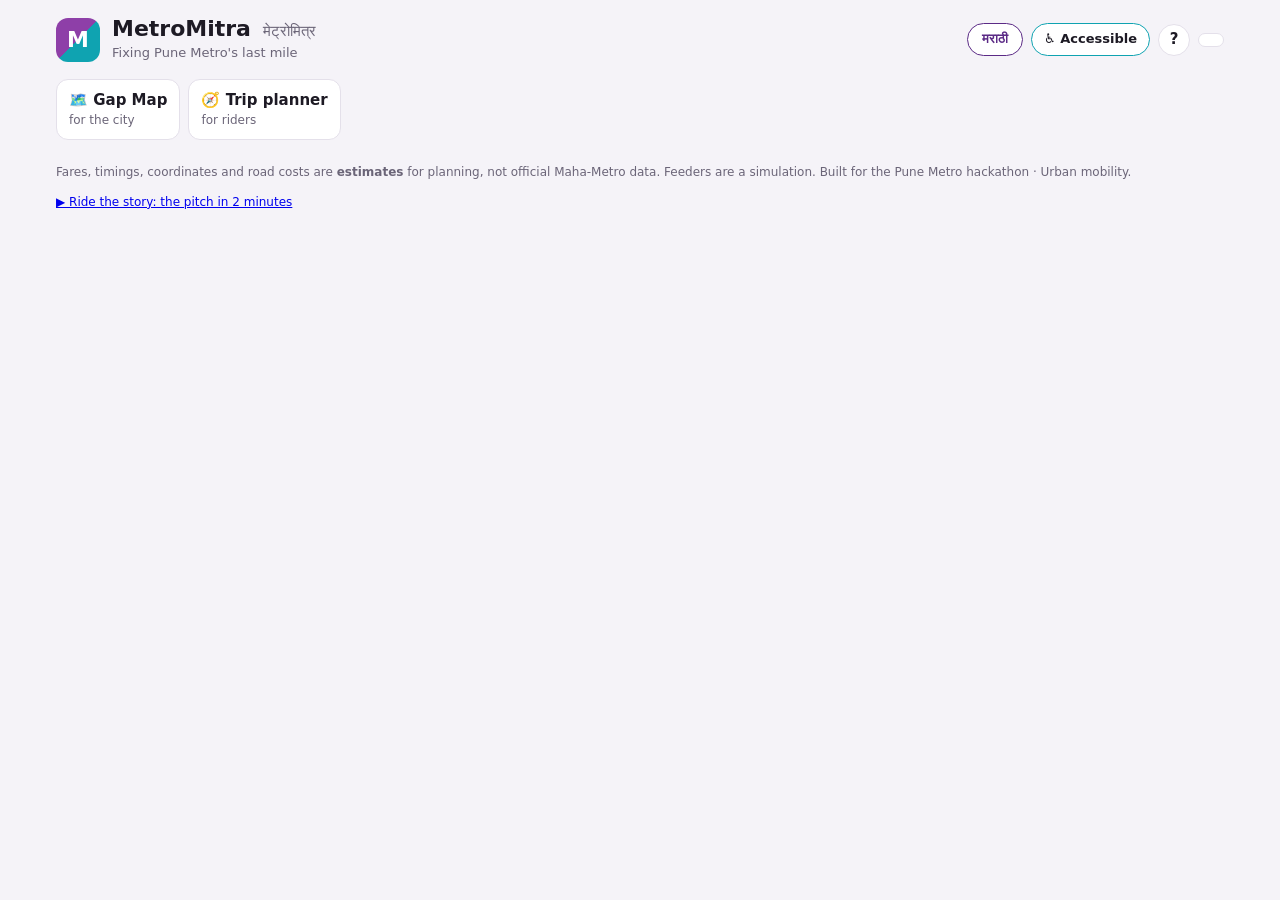
==== commit a442aa18: "Add story.html: a scroll-driven ride from PCMC to Swargate that tells the pitch - Scrolling drives a" ====
--- a/index.html
+++ b/index.html
@@ -175,6 +175,7 @@
   <footer class="foot">
     <p data-i18n-html="footer">Fares, timings, coordinates and road costs are <strong>estimates</strong> for planning, not official Maha-Metro data.
        Feeders are a simulation. Built for the Pune Metro hackathon · Urban mobility.</p>
+    <p><a href="story.html" data-i18n="story.link">▶ Ride the story: the pitch in 2 minutes</a></p>
   </footer>
 
   <script src="js/data.js"></script>
--- a/css/style.css
+++ b/css/style.css
@@ -196,6 +196,9 @@
 .step .what b { display: block; }
 .step .what small { color: var(--muted); display: block; overflow-wrap: anywhere; }
 .step .when { font-size: 13px; color: var(--muted); text-align: right; white-space: nowrap; }
+.report-icon { display: inline-block; margin-left: 4px; font-size: 14px; vertical-align: baseline; }
+.report-problem, .avoid-station { border: 0; padding: 2px 6px; margin: 3px 4px 0 0; border-radius: 5px; background: var(--bg); color: var(--brand); font: inherit; font-size: 12px; cursor: pointer; }
+.lift-warning { display: block; color: var(--bad); margin-top: 4px; }
 .chip { display: inline-block; color: #fff; border-radius: 6px; padding: 0 6px; font-size: 12px; font-weight: 700; }
 
 .compare { width: 100%; border-collapse: collapse; font-size: 14px; }
@@ -224,6 +227,12 @@
 #map .stn:hover { stroke-width: 5; }
 #map .stn.xchg { stroke: var(--ink); }
 #map .stn.sel { fill: var(--ink); }
+.map-report-trigger { cursor: pointer; }
+.map-report-trigger .report-hit { fill: transparent; stroke: transparent; pointer-events: all; }
+.map-report-trigger .report-dot { fill: var(--panel); stroke: var(--brand); stroke-width: 2; pointer-events: none; }
+.map-report-trigger text { fill: var(--brand); text-anchor: middle; font-size: 18px; font-weight: 700; pointer-events: none; }
+.map-report-trigger:focus-visible circle { stroke-width: 3; }
+.map-report-icons { font-size: 24px; }
 #map .lbl { font-size: 11px; fill: var(--ink); paint-order: stroke; stroke: var(--panel); stroke-width: 3px; pointer-events: none; }
 @media (max-width: 600px) { #map .lbl { font-size: 17px; stroke-width: 4px; } }
 html.accessible #map .lbl, html.accessible #gap-map .lbl { font-size: 20px; stroke-width: 5px; }
@@ -311,6 +320,11 @@
   width: min(420px, calc(100vw - 32px)); text-align: center;
 }
 dialog.qr-dialog::backdrop { background: rgba(10, 8, 16, .65); }
+dialog.report-dialog { width: min(360px, calc(100vw - 28px)); border: 1px solid var(--line); border-radius: 14px; padding: 20px; color: var(--ink); background: var(--panel); }
+dialog.report-dialog::backdrop { background: rgba(10, 8, 16, .65); }
+dialog.report-dialog h2 { margin: 0 0 14px; font-size: 18px; }
+.report-choices { display: grid; gap: 8px; margin-bottom: 12px; }
+.report-choices button { text-align: left; border: 1px solid var(--line); border-radius: 8px; padding: 10px; color: var(--ink); background: var(--bg); font: inherit; cursor: pointer; }
 dialog.qr-dialog h2 { font-size: 18px; }
 .qr-code svg { display: block; width: min(320px, 72vw); height: auto; margin: 14px auto; border-radius: 8px; }
 .qr-url { margin: 0 0 14px; font-size: 12px; color: var(--muted); overflow-wrap: anywhere; }
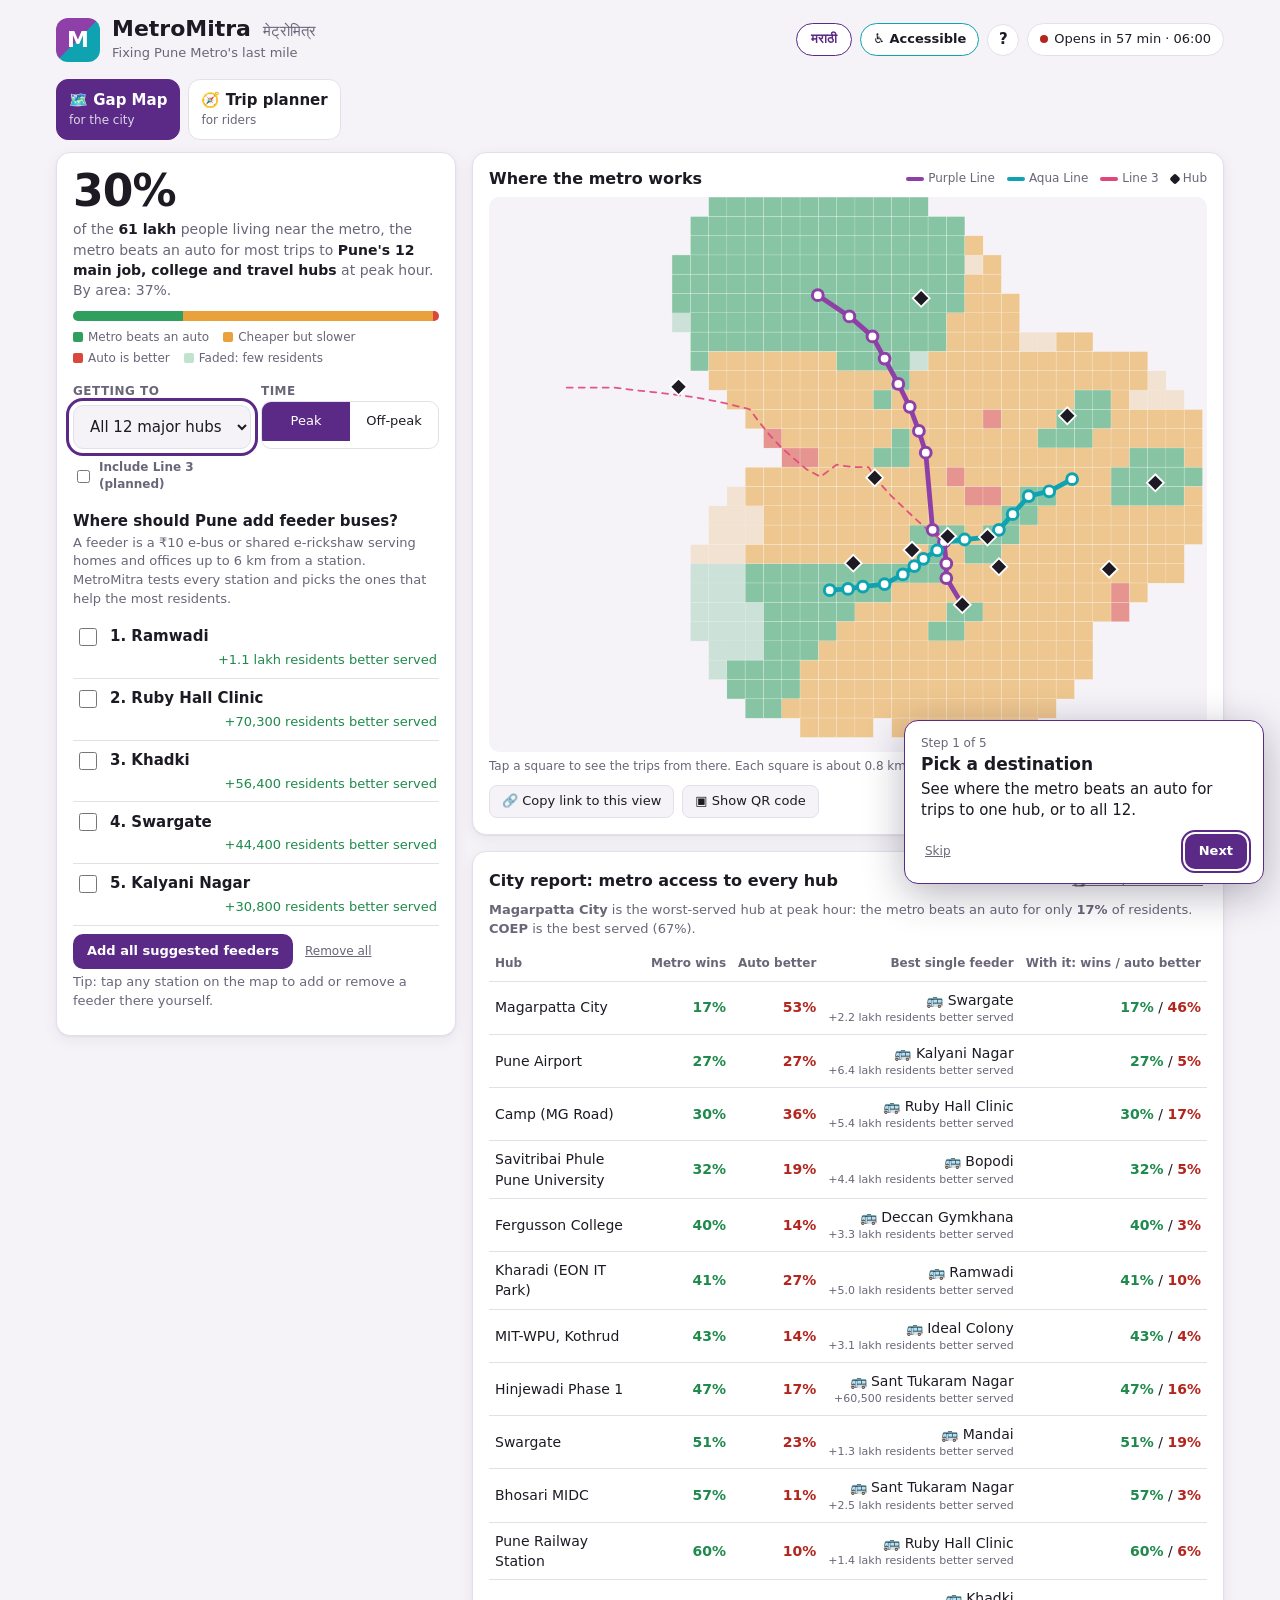
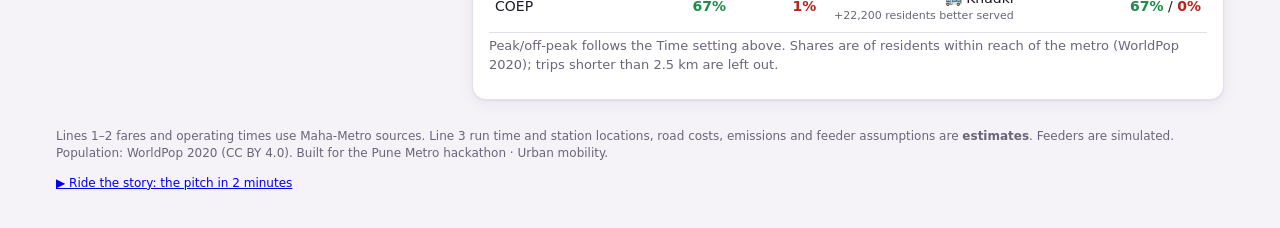
==== commit 3ef33d36: "Merge station crowd and lift reports (PR #14) and fix two issues Brings in Codex's feature/station-r" ====
--- a/index.html
+++ b/index.html
@@ -154,6 +154,16 @@
 
     <section id="results" class="panel results" aria-live="polite" hidden></section>
 
+    <dialog id="report-dialog" class="report-dialog" aria-labelledby="report-dialog-title">
+      <h2 id="report-dialog-title"></h2>
+      <div class="report-choices">
+        <button type="button" data-report-type="crowded" data-i18n="report.crowded">Crowded</button>
+        <button type="button" data-report-type="lift" data-i18n="report.lift">Lift not working</button>
+        <button type="button" data-report-type="escalator" data-i18n="report.escalator">Escalator not working</button>
+      </div>
+      <button type="button" id="report-dialog-close" class="link-btn" data-i18n="report.close">Close</button>
+    </dialog>
+
     <section class="panel map-panel" aria-label="Pune Metro map" data-i18n-attr="aria-label:map.label">
       <div class="map-head">
         <h2 data-i18n="map.title">Network</h2>
@@ -183,6 +193,7 @@
   <script src="js/population.js"></script>
   <script src="js/planner.js"></script>
   <script src="js/savings.js"></script>
+  <script src="js/reports.js"></script>
   <script src="js/gapmap.js"></script>
   <script src="js/vendor/qrcode.js"></script>
   <script src="js/share.js"></script>
--- a/css/style.css
+++ b/css/style.css
@@ -197,6 +197,7 @@
 .step .what small { color: var(--muted); display: block; overflow-wrap: anywhere; }
 .step .when { font-size: 13px; color: var(--muted); text-align: right; white-space: nowrap; }
 .report-icon { display: inline-block; margin-left: 4px; font-size: 14px; vertical-align: baseline; }
+.report-problem { display: block; width: fit-content; }
 .report-problem, .avoid-station { border: 0; padding: 2px 6px; margin: 3px 4px 0 0; border-radius: 5px; background: var(--bg); color: var(--brand); font: inherit; font-size: 12px; cursor: pointer; }
 .lift-warning { display: block; color: var(--bad); margin-top: 4px; }
 .chip { display: inline-block; color: #fff; border-radius: 6px; padding: 0 6px; font-size: 12px; font-weight: 700; }
@@ -227,12 +228,7 @@
 #map .stn:hover { stroke-width: 5; }
 #map .stn.xchg { stroke: var(--ink); }
 #map .stn.sel { fill: var(--ink); }
-.map-report-trigger { cursor: pointer; }
-.map-report-trigger .report-hit { fill: transparent; stroke: transparent; pointer-events: all; }
-.map-report-trigger .report-dot { fill: var(--panel); stroke: var(--brand); stroke-width: 2; pointer-events: none; }
-.map-report-trigger text { fill: var(--brand); text-anchor: middle; font-size: 18px; font-weight: 700; pointer-events: none; }
-.map-report-trigger:focus-visible circle { stroke-width: 3; }
-.map-report-icons { font-size: 24px; }
+#map .map-report-icons { font-size: 16px; pointer-events: none; }   /* the station under it stays tappable */
 #map .lbl { font-size: 11px; fill: var(--ink); paint-order: stroke; stroke: var(--panel); stroke-width: 3px; pointer-events: none; }
 @media (max-width: 600px) { #map .lbl { font-size: 17px; stroke-width: 4px; } }
 html.accessible #map .lbl, html.accessible #gap-map .lbl { font-size: 20px; stroke-width: 5px; }
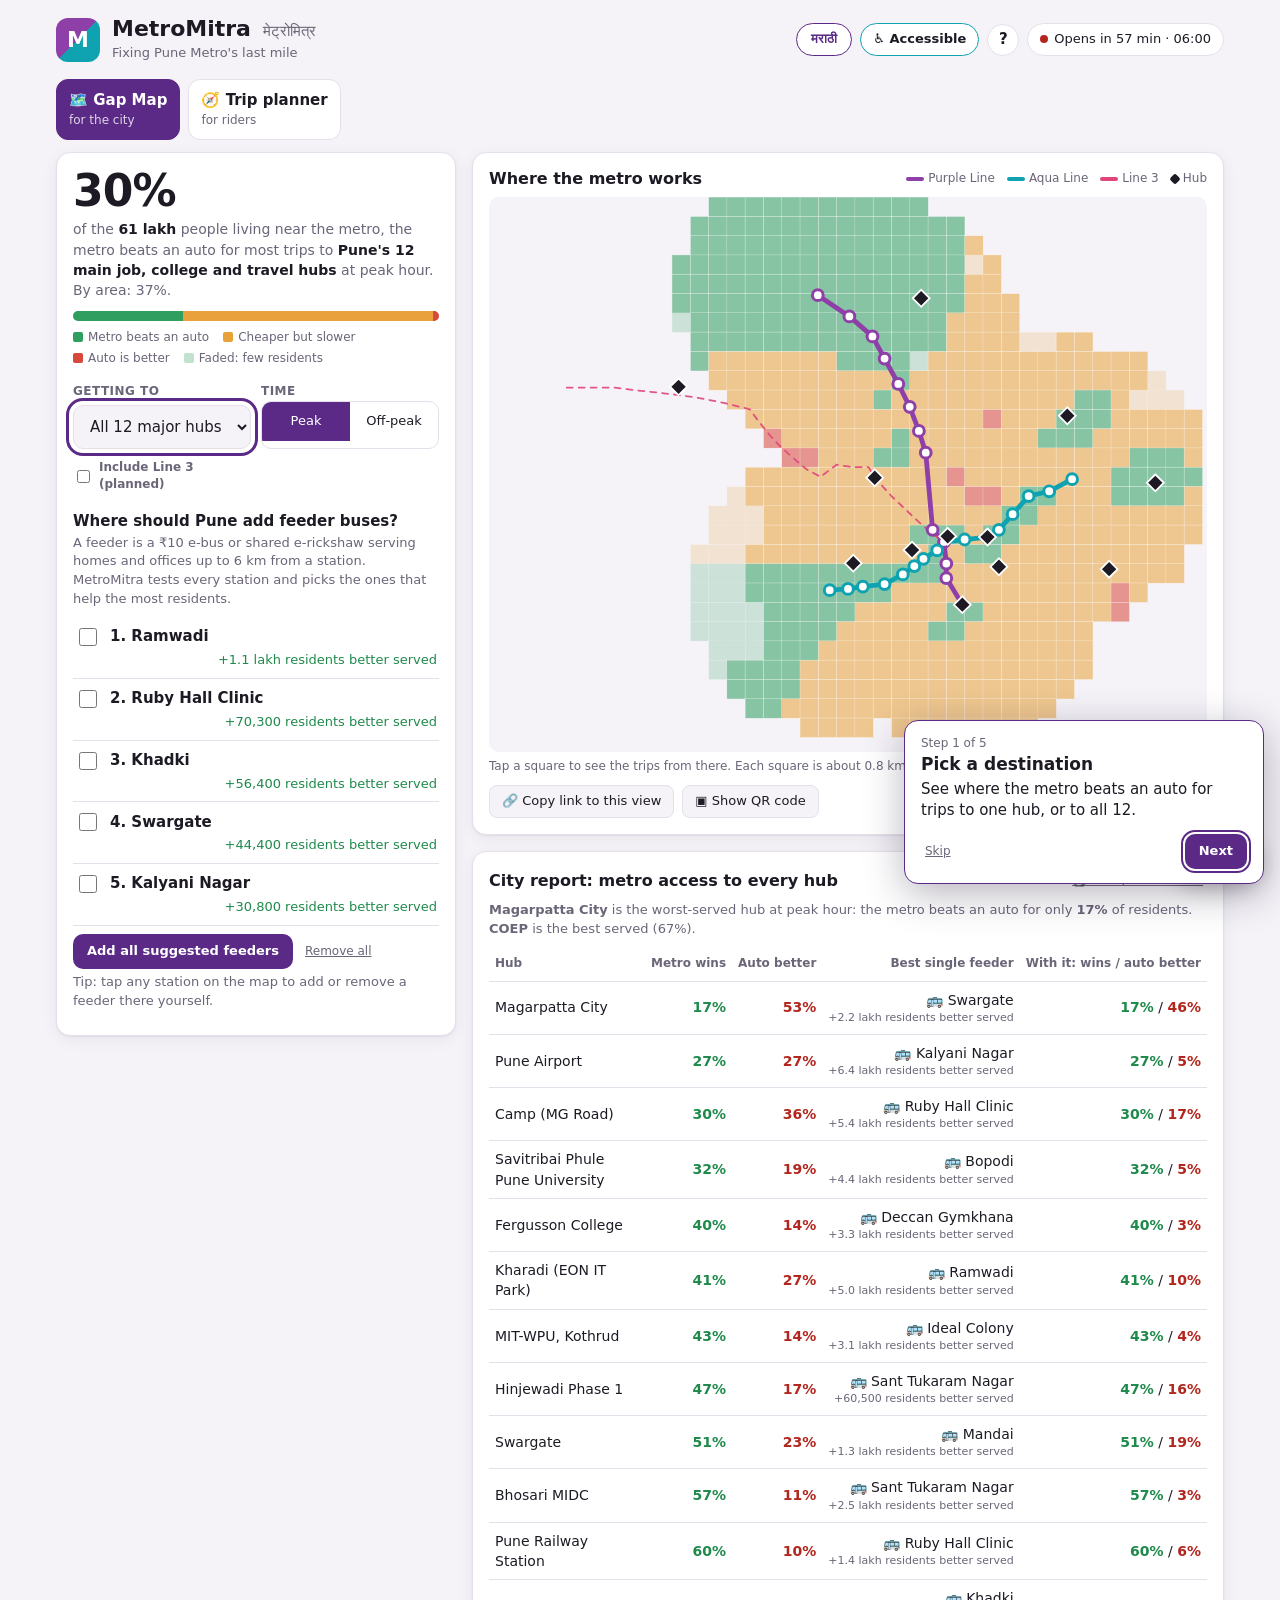
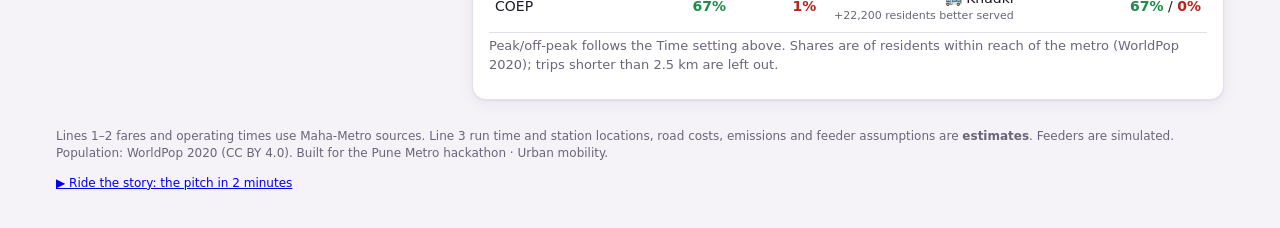
==== commit 3b8b0351: "Add offline Ask MetroMitra assistant" ====
--- a/index.html
+++ b/index.html
@@ -188,6 +188,23 @@
     <p><a href="story.html" data-i18n="story.link">▶ Ride the story: the pitch in 2 minutes</a></p>
   </footer>
 
+  <button type="button" id="ask-launcher" class="ask-launcher" aria-haspopup="dialog" aria-controls="ask-dialog" data-i18n="assistant.launch">💬 Ask</button>
+  <dialog id="ask-dialog" class="ask-dialog" aria-labelledby="ask-title">
+    <div class="ask-head"><h2 id="ask-title" data-i18n="assistant.title">Ask MetroMitra</h2><button type="button" id="ask-close" class="link-btn" data-i18n="assistant.close">Close</button></div>
+    <div id="ask-messages" class="ask-messages" role="log" aria-live="polite" aria-relevant="additions text"></div>
+    <div class="ask-chips" data-i18n-attr="aria-label:assistant.examplesLabel" aria-label="Examples">
+      <button type="button" data-ask-example="assistant.example.trip" data-i18n="assistant.example.trip">PCMC to Swargate</button>
+      <button type="button" data-ask-example="assistant.example.fare" data-i18n="assistant.example.fare">Fare from Vanaz to Swargate</button>
+      <button type="button" data-ask-example="assistant.example.time" data-i18n="assistant.example.time">How often do trains run?</button>
+      <button type="button" data-ask-example="assistant.example.feeders" data-i18n="assistant.example.feeders">Where should feeder buses go?</button>
+    </div>
+    <form id="ask-form" class="ask-form">
+      <label class="sr-only" for="ask-input" data-i18n="assistant.inputLabel">Ask about a trip, fare or station</label>
+      <input id="ask-input" type="text" autocomplete="off" data-i18n-attr="placeholder:assistant.inputPlaceholder" placeholder="Type a question…">
+      <button type="submit" data-i18n="assistant.send">Send</button>
+    </form>
+  </dialog>
+
   <script src="js/data.js"></script>
   <script src="js/i18n.js"></script>
   <script src="js/population.js"></script>
@@ -195,6 +212,7 @@
   <script src="js/savings.js"></script>
   <script src="js/reports.js"></script>
   <script src="js/gapmap.js"></script>
+  <script src="js/assistant.js"></script>
   <script src="js/vendor/qrcode.js"></script>
   <script src="js/share.js"></script>
   <script src="js/app.js"></script>
--- a/css/style.css
+++ b/css/style.css
@@ -318,6 +318,28 @@
 dialog.qr-dialog::backdrop { background: rgba(10, 8, 16, .65); }
 dialog.report-dialog { width: min(360px, calc(100vw - 28px)); border: 1px solid var(--line); border-radius: 14px; padding: 20px; color: var(--ink); background: var(--panel); }
 dialog.report-dialog::backdrop { background: rgba(10, 8, 16, .65); }
+/* Offline Ask panel stays compact and above the fixed mobile controls. */
+.ask-launcher { position: fixed; z-index: 30; right: 18px; bottom: 18px; border: 0; border-radius: 999px; padding: 12px 17px; color: var(--brand-ink); background: var(--brand); box-shadow: 0 5px 20px rgba(0,0,0,.25); font: inherit; font-weight: 700; cursor: pointer; }
+dialog.ask-dialog { position: fixed; z-index: 31; inset: auto 18px 76px auto; margin: 0; width: min(370px, calc(100vw - 28px)); height: min(560px, calc(100dvh - 100px)); border: 1px solid var(--line); border-radius: 16px; padding: 14px; color: var(--ink); background: var(--panel); box-shadow: 0 10px 40px rgba(0,0,0,.25); overflow:hidden; flex-direction:column; }
+dialog.ask-dialog[open] { display:flex; }
+dialog.ask-dialog::backdrop { background: rgba(10,8,16,.38); }
+.ask-head { display:flex; align-items:center; justify-content:space-between; gap:10px; }
+.ask-head h2 { margin:0; font-size:18px; }
+.ask-messages { display:flex; flex:1; flex-direction:column; gap:8px; overflow:auto; min-height:80px; padding:12px 2px; }
+.ask-bubble { max-width:92%; padding:9px 11px; border-radius:12px; line-height:1.4; overflow-wrap:anywhere; }
+.ask-user { align-self:flex-end; background:var(--accent); color:#fff; }
+.ask-bot { align-self:flex-start; background:var(--soft); color:var(--ink); }
+.ask-action { display:block; margin-top:7px; }
+.ask-chips { display:flex; flex-wrap:wrap; gap:6px; margin:4px 0 10px; }
+.ask-chips button { border:1px solid var(--line); border-radius:999px; padding:5px 8px; color:var(--ink); background:var(--panel); font:inherit; font-size:12px; cursor:pointer; }
+.ask-form { display:flex; gap:7px; }
+.ask-form input { min-width:0; flex:1; border:1px solid var(--line); border-radius:8px; padding:9px; color:var(--ink); background:var(--bg); font:inherit; }
+.ask-form button { border:0; border-radius:8px; padding:8px 12px; color:var(--brand-ink); background:var(--brand); font:inherit; cursor:pointer; }
+.sr-only { position:absolute; width:1px; height:1px; padding:0; margin:-1px; overflow:hidden; clip:rect(0,0,0,0); white-space:nowrap; border:0; }
+@media (max-width: 600px) {
+  .ask-launcher { right:12px; bottom:12px; }
+  dialog.ask-dialog { inset:auto 10px 10px; width:auto; height:calc(100dvh - 24px); }
+}
 dialog.report-dialog h2 { margin: 0 0 14px; font-size: 18px; }
 .report-choices { display: grid; gap: 8px; margin-bottom: 12px; }
 .report-choices button { text-align: left; border: 1px solid var(--line); border-radius: 8px; padding: 10px; color: var(--ink); background: var(--bg); font: inherit; cursor: pointer; }
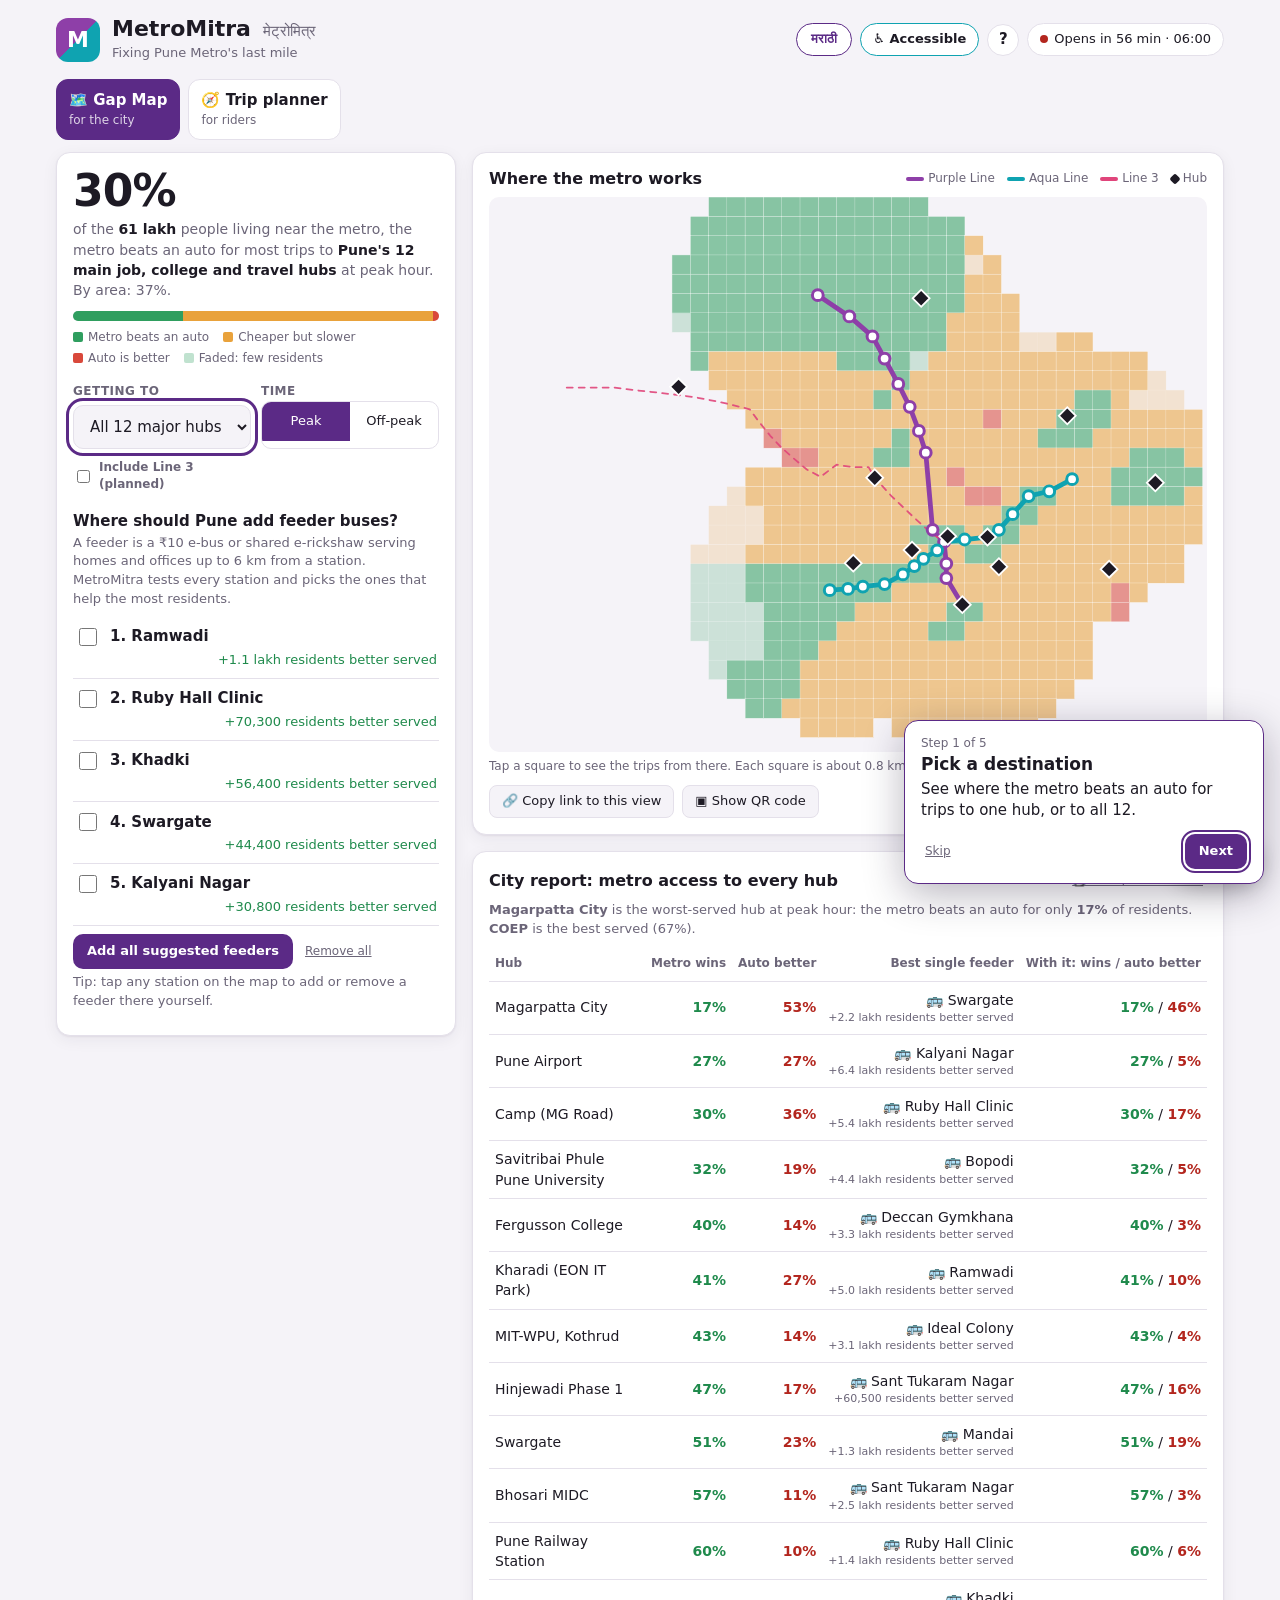
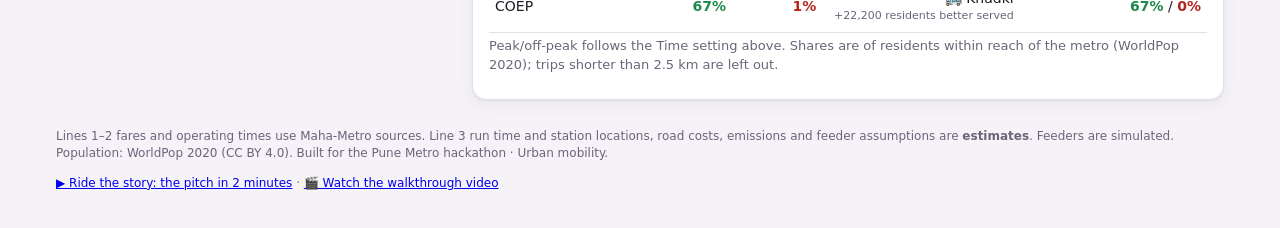
==== commit 33137a93: "Link the walkthrough video from the README, the app and the story - README: a "Watch the video" link" ====
--- a/index.html
+++ b/index.html
@@ -185,7 +185,8 @@
   <footer class="foot">
     <p data-i18n-html="footer">Fares, timings, coordinates and road costs are <strong>estimates</strong> for planning, not official Maha-Metro data.
        Feeders are a simulation. Built for the Pune Metro hackathon · Urban mobility.</p>
-    <p><a href="story.html" data-i18n="story.link">▶ Ride the story: the pitch in 2 minutes</a></p>
+    <p><a href="story.html" data-i18n="story.link">▶ Ride the story: the pitch in 2 minutes</a> ·
+       <a href="https://youtu.be/BBzg8h42e30" target="_blank" rel="noopener" data-i18n="video.link">🎬 Watch the walkthrough video</a></p>
   </footer>
 
   <button type="button" id="ask-launcher" class="ask-launcher" aria-haspopup="dialog" aria-controls="ask-dialog" data-i18n="assistant.launch">💬 Ask</button>
--- a/css/style.css
+++ b/css/style.css
@@ -327,8 +327,8 @@
 .ask-head h2 { margin:0; font-size:18px; }
 .ask-messages { display:flex; flex:1; flex-direction:column; gap:8px; overflow:auto; min-height:80px; padding:12px 2px; }
 .ask-bubble { max-width:92%; padding:9px 11px; border-radius:12px; line-height:1.4; overflow-wrap:anywhere; }
-.ask-user { align-self:flex-end; background:var(--accent); color:#fff; }
-.ask-bot { align-self:flex-start; background:var(--soft); color:var(--ink); }
+.ask-user { align-self:flex-end; background:var(--brand); color:var(--brand-ink); }
+.ask-bot { align-self:flex-start; background:var(--bg); color:var(--ink); border:1px solid var(--line); }
 .ask-action { display:block; margin-top:7px; }
 .ask-chips { display:flex; flex-wrap:wrap; gap:6px; margin:4px 0 10px; }
 .ask-chips button { border:1px solid var(--line); border-radius:999px; padding:5px 8px; color:var(--ink); background:var(--panel); font:inherit; font-size:12px; cursor:pointer; }
